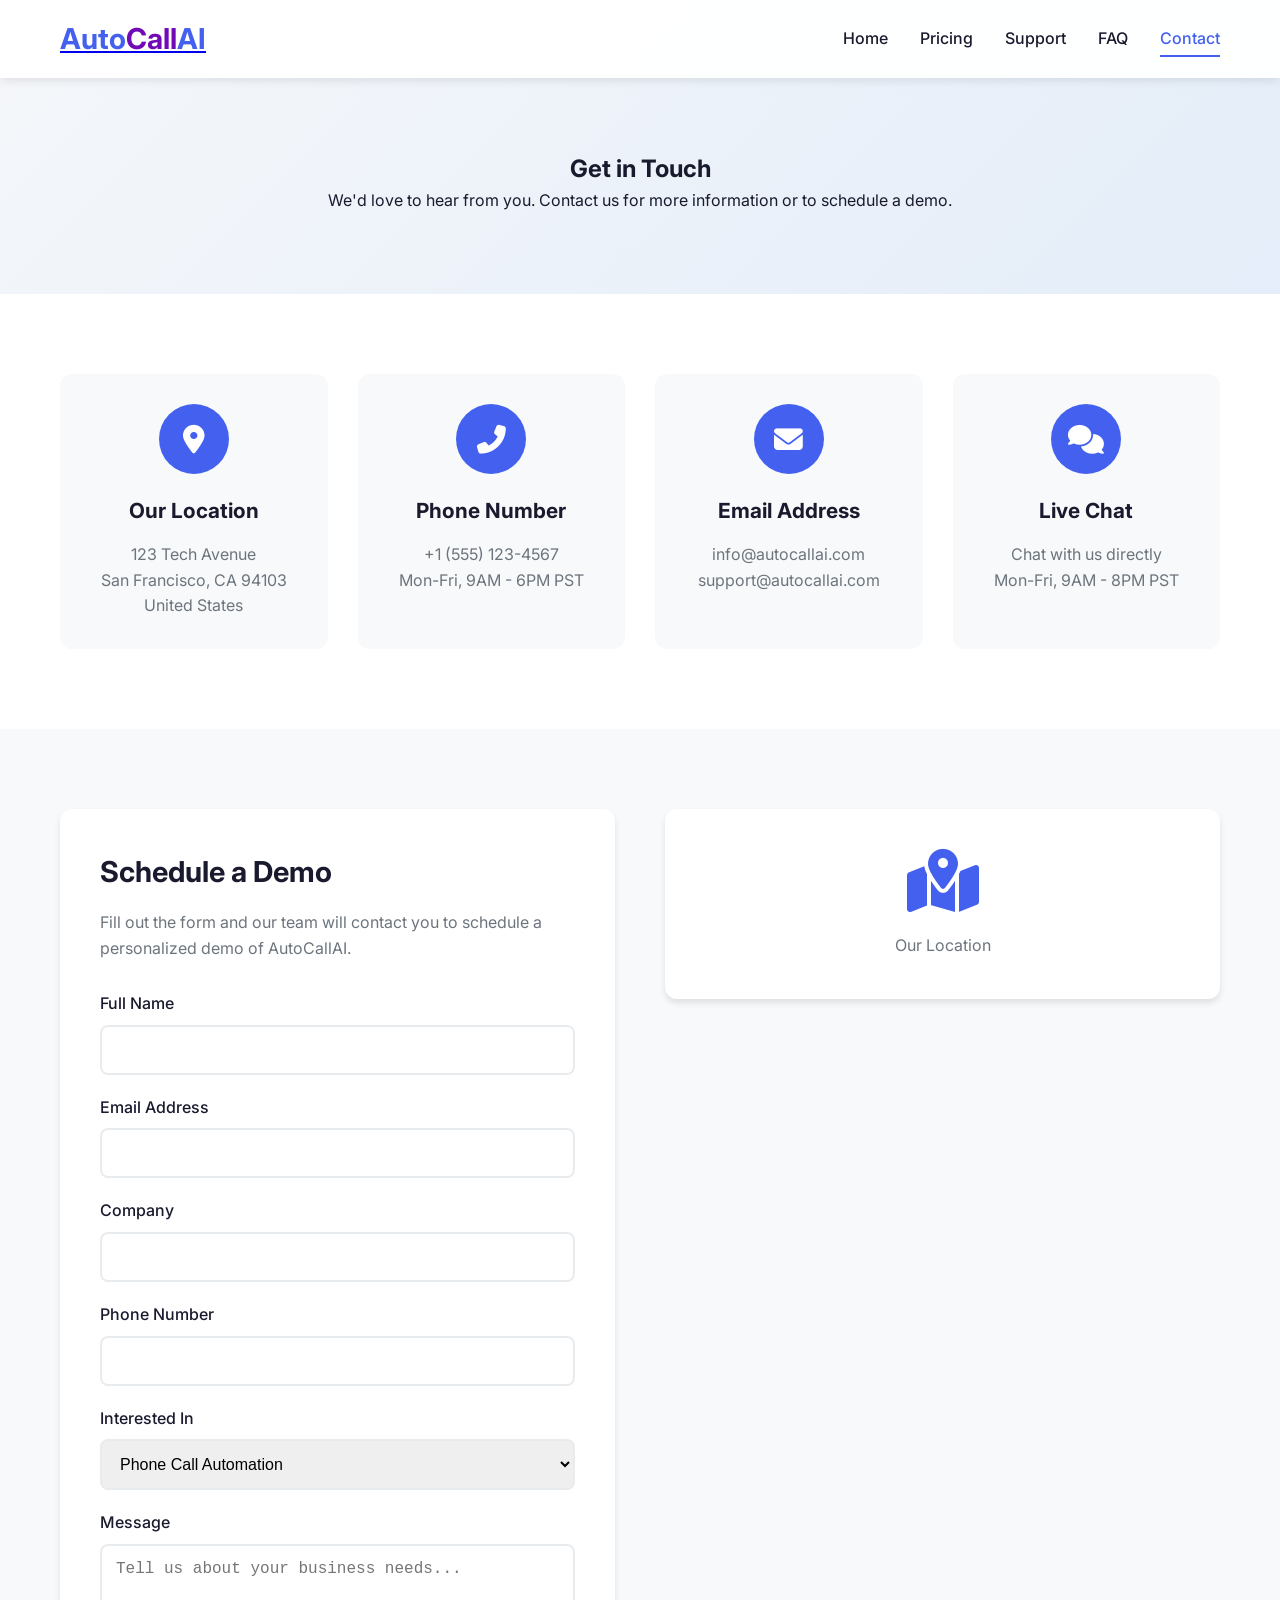
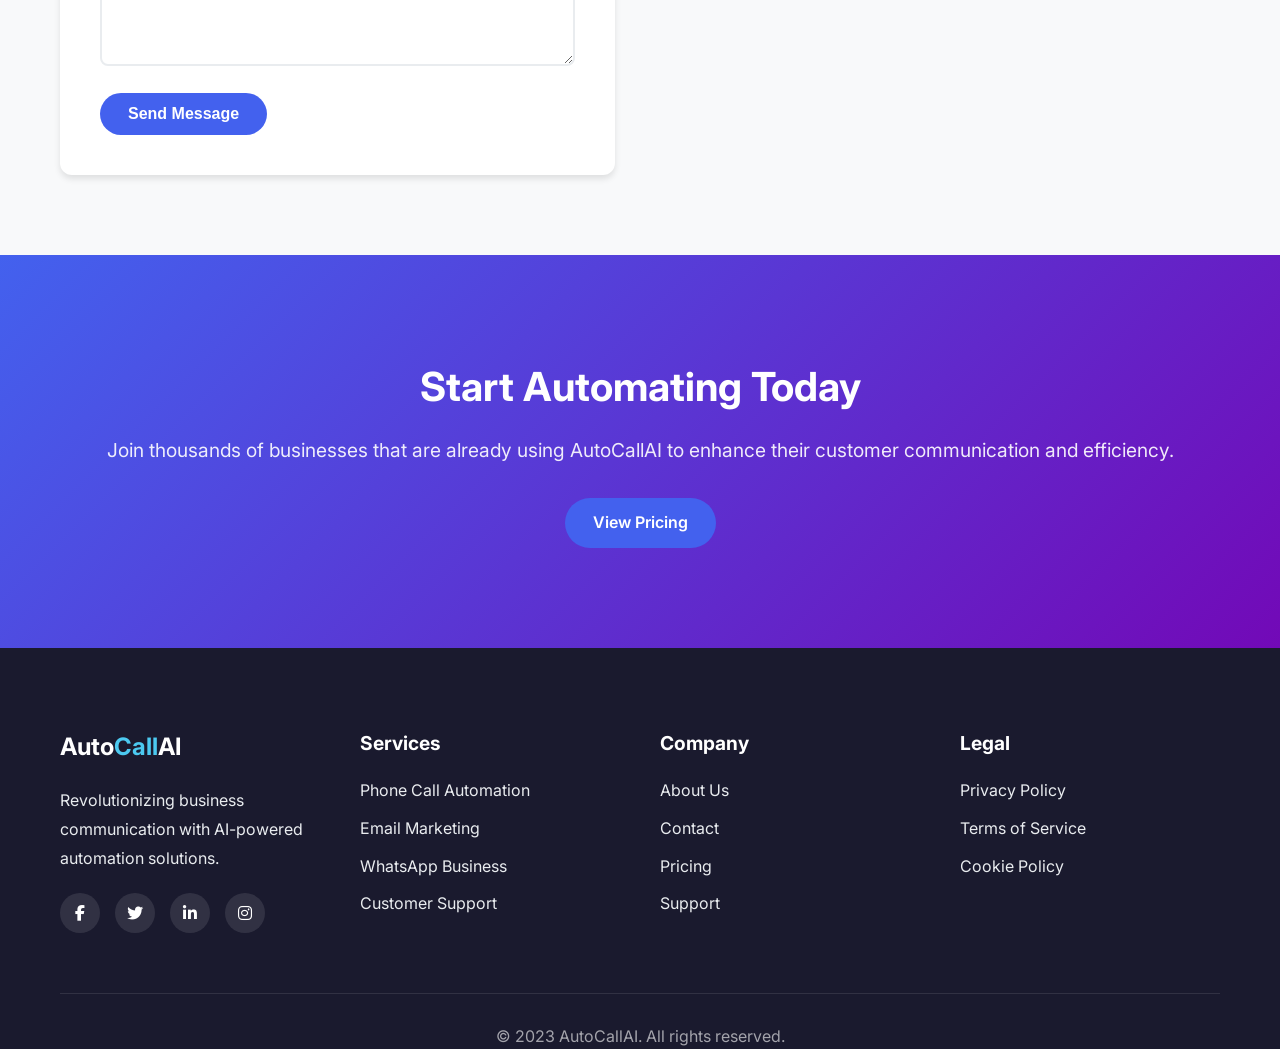
==== contact.html @ b70be9ff "Initial commit: AI automation service website" ====
<!DOCTYPE html>
<html lang="en">
<head>
    <meta charset="UTF-8">
    <meta name="viewport" content="width=device-width, initial-scale=1.0">
    <title>Contact - AutoCall AI</title>
    <link rel="stylesheet" href="css/style.css">
    <link rel="stylesheet" href="https://cdnjs.cloudflare.com/ajax/libs/font-awesome/6.4.0/css/all.min.css">
    <link href="https://fonts.googleapis.com/css2?family=Inter:wght@300;400;500;600;700&display=swap" rel="stylesheet">
</head>
<body>
    <header class="header">
        <nav class="navbar">
            <div class="nav-container">
                <div class="nav-logo">
                    <a href="index.html"><h2>Auto<span>Call</span>AI</h2></a>
                </div>
                <div class="nav-menu" id="nav-menu">
                    <a href="index.html" class="nav-link">Home</a>
                    <a href="pricing.html" class="nav-link">Pricing</a>
                    <a href="support.html" class="nav-link">Support</a>
                    <a href="faq.html" class="nav-link">FAQ</a>
                    <a href="contact.html" class="nav-link active">Contact</a>
                </div>
                <div class="nav-toggle" id="mobile-menu">
                    <span class="bar"></span>
                    <span class="bar"></span>
                    <span class="bar"></span>
                </div>
            </div>
        </nav>
    </header>

    <main>
        <section class="contact-hero">
            <div class="container">
                <h1 class="page-title">Get in Touch</h1>
                <p class="page-subtitle">We'd love to hear from you. Contact us for more information or to schedule a demo.</p>
            </div>
        </section>

        <section class="contact-info">
            <div class="container">
                <div class="contact-grid">
                    <div class="contact-card">
                        <div class="contact-icon">
                            <i class="fas fa-map-marker-alt"></i>
                        </div>
                        <h3>Our Location</h3>
                        <p>123 Tech Avenue<br>San Francisco, CA 94103<br>United States</p>
                    </div>
                    
                    <div class="contact-card">
                        <div class="contact-icon">
                            <i class="fas fa-phone-alt"></i>
                        </div>
                        <h3>Phone Number</h3>
                        <p>+1 (555) 123-4567<br>Mon-Fri, 9AM - 6PM PST</p>
                    </div>
                    
                    <div class="contact-card">
                        <div class="contact-icon">
                            <i class="fas fa-envelope"></i>
                        </div>
                        <h3>Email Address</h3>
                        <p>info@autocallai.com<br>support@autocallai.com</p>
                    </div>
                    
                    <div class="contact-card">
                        <div class="contact-icon">
                            <i class="fas fa-comments"></i>
                        </div>
                        <h3>Live Chat</h3>
                        <p>Chat with us directly<br>Mon-Fri, 9AM - 8PM PST</p>
                    </div>
                </div>
            </div>
        </section>

        <section class="contact-form-section">
            <div class="container">
                <div class="form-wrapper">
                    <div class="form-content">
                        <h2>Schedule a Demo</h2>
                        <p>Fill out the form and our team will contact you to schedule a personalized demo of AutoCallAI.</p>
                        
                        <form class="contact-form" id="contactForm">
                            <div class="form-group">
                                <label for="name">Full Name</label>
                                <input type="text" id="name" name="name" required>
                            </div>
                            
                            <div class="form-group">
                                <label for="email">Email Address</label>
                                <input type="email" id="email" name="email" required>
                            </div>
                            
                            <div class="form-group">
                                <label for="company">Company</label>
                                <input type="text" id="company" name="company">
                            </div>
                            
                            <div class="form-group">
                                <label for="phone">Phone Number</label>
                                <input type="tel" id="phone" name="phone">
                            </div>
                            
                            <div class="form-group">
                                <label for="interest">Interested In</label>
                                <select id="interest" name="interest">
                                    <option value="phone">Phone Call Automation</option>
                                    <option value="email">Email Automation</option>
                                    <option value="whatsapp">WhatsApp Integration</option>
                                    <option value="all">All Services</option>
                                    <option value="other">Other</option>
                                </select>
                            </div>
                            
                            <div class="form-group">
                                <label for="message">Message</label>
                                <textarea id="message" name="message" rows="5" placeholder="Tell us about your business needs..."></textarea>
                            </div>
                            
                            <button type="submit" class="btn btn-primary">Send Message</button>
                        </form>
                    </div>
                    
                    <div class="map-container">
                        <div class="map-placeholder">
                            <i class="fas fa-map-marked-alt"></i>
                            <p>Our Location</p>
                        </div>
                    </div>
                </div>
            </div>
        </section>

        <section class="contact-cta">
            <div class="container">
                <h2>Start Automating Today</h2>
                <p>Join thousands of businesses that are already using AutoCallAI to enhance their customer communication and efficiency.</p>
                <a href="pricing.html" class="btn btn-primary">View Pricing</a>
            </div>
        </section>
    </main>

    <footer class="footer">
        <div class="container">
            <div class="footer-grid">
                <div class="footer-col">
                    <h3>Auto<span>Call</span>AI</h3>
                    <p>Revolutionizing business communication with AI-powered automation solutions.</p>
                    <div class="social-links">
                        <a href="#"><i class="fab fa-facebook-f"></i></a>
                        <a href="#"><i class="fab fa-twitter"></i></a>
                        <a href="#"><i class="fab fa-linkedin-in"></i></a>
                        <a href="#"><i class="fab fa-instagram"></i></a>
                    </div>
                </div>
                
                <div class="footer-col">
                    <h4>Services</h4>
                    <ul>
                        <li><a href="#">Phone Call Automation</a></li>
                        <li><a href="#">Email Marketing</a></li>
                        <li><a href="#">WhatsApp Business</a></li>
                        <li><a href="#">Customer Support</a></li>
                    </ul>
                </div>
                
                <div class="footer-col">
                    <h4>Company</h4>
                    <ul>
                        <li><a href="about.html">About Us</a></li>
                        <li><a href="contact.html">Contact</a></li>
                        <li><a href="pricing.html">Pricing</a></li>
                        <li><a href="support.html">Support</a></li>
                    </ul>
                </div>
                
                <div class="footer-col">
                    <h4>Legal</h4>
                    <ul>
                        <li><a href="#">Privacy Policy</a></li>
                        <li><a href="#">Terms of Service</a></li>
                        <li><a href="#">Cookie Policy</a></li>
                    </ul>
                </div>
            </div>
            
            <div class="footer-bottom">
                <p>&copy; 2023 AutoCallAI. All rights reserved.</p>
            </div>
        </div>
    </footer>

    <script src="js/main.js"></script>
    <script src="js/contact.js"></script>
</body>
</html>
---- css/style.css ----
/* Reset and Base Styles */
* {
    margin: 0;
    padding: 0;
    box-sizing: border-box;
}

:root {
    --primary: #4361ee;
    --primary-dark: #3a56d4;
    --secondary: #7209b7;
    --accent: #4cc9f0;
    --dark: #1a1a2e;
    --light: #f8f9fa;
    --gray: #6c757d;
    --light-gray: #e9ecef;
    --success: #4cc9f0;
    --warning: #f72585;
    --danger: #e63946;
    --white: #ffffff;
    --black: #000000;
    --shadow: 0 4px 6px rgba(0, 0, 0, 0.1);
    --shadow-lg: 0 10px 15px rgba(0, 0, 0, 0.1);
    --shadow-xl: 0 20px 25px rgba(0, 0, 0, 0.15);
    --border-radius: 12px;
    --transition: all 0.3s ease;
    --font-family: 'Inter', sans-serif;
}

body {
    font-family: var(--font-family);
    line-height: 1.6;
    color: var(--dark);
    background-color: var(--white);
    overflow-x: hidden;
}

.container {
    width: 100%;
    max-width: 1200px;
    margin: 0 auto;
    padding: 0 20px;
}

/* Header Styles */
.header {
    position: fixed;
    top: 0;
    left: 0;
    width: 100%;
    background: rgba(255, 255, 255, 0.95);
    backdrop-filter: blur(10px);
    z-index: 1000;
    box-shadow: 0 2px 10px rgba(0, 0, 0, 0.1);
}

.navbar {
    padding: 1rem 0;
}

.nav-container {
    display: flex;
    justify-content: space-between;
    align-items: center;
    max-width: 1200px;
    margin: 0 auto;
    padding: 0 20px;
}

.nav-logo h2 {
    font-size: 1.8rem;
    font-weight: 700;
    color: var(--primary);
}

.nav-logo span {
    color: var(--secondary);
}

.nav-menu {
    display: flex;
    align-items: center;
    gap: 2rem;
}

.nav-link {
    text-decoration: none;
    color: var(--dark);
    font-weight: 500;
    transition: var(--transition);
    position: relative;
}

.nav-link:hover,
.nav-link.active {
    color: var(--primary);
}

.nav-link.active::after {
    content: '';
    position: absolute;
    bottom: -5px;
    left: 0;
    width: 100%;
    height: 2px;
    background: var(--primary);
}

.nav-toggle {
    display: none;
    flex-direction: column;
    cursor: pointer;
}

.bar {
    width: 25px;
    height: 3px;
    background: var(--dark);
    margin: 3px 0;
    transition: var(--transition);
}

/* Button Styles */
.btn {
    display: inline-block;
    padding: 12px 28px;
    border-radius: 50px;
    text-decoration: none;
    font-weight: 600;
    font-size: 1rem;
    text-align: center;
    cursor: pointer;
    transition: var(--transition);
    border: none;
    outline: none;
}

.btn-primary {
    background: var(--primary);
    color: var(--white);
}

.btn-primary:hover {
    background: var(--primary-dark);
    transform: translateY(-2px);
    box-shadow: var(--shadow-lg);
}

.btn-secondary {
    background: var(--secondary);
    color: var(--white);
}

.btn-secondary:hover {
    background: #5e0a9c;
    transform: translateY(-2px);
    box-shadow: var(--shadow-lg);
}

.btn-outline {
    background: transparent;
    color: var(--primary);
    border: 2px solid var(--primary);
}

.btn-outline:hover {
    background: var(--primary);
    color: var(--white);
    transform: translateY(-2px);
    box-shadow: var(--shadow-lg);
}

/* Hero Section */
.hero {
    min-height: 100vh;
    display: flex;
    align-items: center;
    padding: 100px 0 60px;
    background: linear-gradient(135deg, #f5f7fa 0%, #e4edf9 100%);
    position: relative;
    overflow: hidden;
}

.hero-container {
    display: flex;
    justify-content: space-between;
    align-items: center;
    max-width: 1200px;
    margin: 0 auto;
    padding: 0 20px;
    position: relative;
    z-index: 2;
}

.hero-content {
    flex: 1;
    max-width: 600px;
    animation: fadeInUp 1s ease;
}

.hero-title {
    font-size: 3.5rem;
    font-weight: 800;
    line-height: 1.2;
    margin-bottom: 1.5rem;
    color: var(--dark);
}

.hero-title span {
    color: var(--primary);
    position: relative;
}

.hero-subtitle {
    font-size: 1.2rem;
    color: var(--gray);
    margin-bottom: 2rem;
}

.hero-buttons {
    display: flex;
    gap: 1rem;
    margin-top: 2rem;
}

.hero-image {
    flex: 1;
    display: flex;
    justify-content: center;
    align-items: center;
    position: relative;
}

.hero-animation {
    position: relative;
    width: 400px;
    height: 400px;
    display: flex;
    justify-content: center;
    align-items: center;
}

.floating-element {
    position: absolute;
    border-radius: 50%;
    background: linear-gradient(135deg, var(--primary), var(--secondary));
    opacity: 0.7;
    animation: float 6s ease-in-out infinite;
}

.el-1 {
    width: 120px;
    height: 120px;
    top: 20px;
    left: 20px;
    animation-delay: 0s;
}

.el-2 {
    width: 80px;
    height: 80px;
    bottom: 30px;
    right: 40px;
    animation-delay: 1s;
}

.el-3 {
    width: 60px;
    height: 60px;
    top: 50%;
    right: 10px;
    animation-delay: 2s;
}

.main-visual {
    width: 180px;
    height: 180px;
    background: linear-gradient(135deg, var(--primary), var(--secondary));
    border-radius: 50%;
    display: flex;
    justify-content: center;
    align-items: center;
    color: white;
    font-size: 4rem;
    z-index: 10;
    box-shadow: 0 20px 40px rgba(67, 97, 238, 0.3);
    animation: pulse 2s infinite;
}

/* Features Section */
.features {
    padding: 100px 0;
    background: var(--white);
}

.section-title {
    font-size: 2.5rem;
    text-align: center;
    margin-bottom: 1rem;
    color: var(--dark);
}

.section-subtitle {
    font-size: 1.2rem;
    text-align: center;
    color: var(--gray);
    margin-bottom: 4rem;
}

.features-grid {
    display: grid;
    grid-template-columns: repeat(auto-fit, minmax(300px, 1fr));
    gap: 30px;
}

.feature-card {
    background: var(--white);
    padding: 30px;
    border-radius: var(--border-radius);
    box-shadow: var(--shadow);
    transition: var(--transition);
    text-align: center;
    position: relative;
    overflow: hidden;
}

.feature-card::before {
    content: '';
    position: absolute;
    top: 0;
    left: 0;
    width: 100%;
    height: 4px;
    background: linear-gradient(90deg, var(--primary), var(--secondary));
}

.feature-card:hover {
    transform: translateY(-10px);
    box-shadow: var(--shadow-xl);
}

.feature-icon {
    width: 80px;
    height: 80px;
    margin: 0 auto 20px;
    background: rgba(67, 97, 238, 0.1);
    border-radius: 50%;
    display: flex;
    justify-content: center;
    align-items: center;
    font-size: 2rem;
    color: var(--primary);
}

.feature-card h3 {
    font-size: 1.5rem;
    margin-bottom: 1rem;
    color: var(--dark);
}

.feature-card p {
    color: var(--gray);
}

/* Stats Section */
.stats {
    padding: 80px 0;
    background: linear-gradient(135deg, var(--primary) 0%, var(--secondary) 100%);
    color: var(--white);
}

.stats-grid {
    display: grid;
    grid-template-columns: repeat(auto-fit, minmax(200px, 1fr));
    gap: 30px;
    text-align: center;
}

.stat-item {
    padding: 20px;
}

.stat-number {
    font-size: 3rem;
    font-weight: 700;
    margin-bottom: 0.5rem;
}

.stat-item p {
    font-size: 1.1rem;
    opacity: 0.9;
}

/* Testimonials Section */
.testimonials {
    padding: 100px 0;
    background: var(--light);
}

.testimonials-grid {
    display: grid;
    grid-template-columns: repeat(auto-fit, minmax(300px, 1fr));
    gap: 30px;
}

.testimonial-card {
    background: var(--white);
    padding: 30px;
    border-radius: var(--border-radius);
    box-shadow: var(--shadow);
    position: relative;
}

.testimonial-card::before {
    content: '"';
    position: absolute;
    top: 20px;
    left: 20px;
    font-size: 4rem;
    color: rgba(67, 97, 238, 0.1);
    font-family: Georgia, serif;
    line-height: 1;
}

.testimonial-content {
    margin-top: 20px;
    margin-bottom: 20px;
}

.testimonial-content p {
    font-style: italic;
    color: var(--dark);
    line-height: 1.8;
}

.testimonial-author {
    display: flex;
    align-items: center;
}

.testimonial-author h4 {
    margin: 0;
    font-size: 1.1rem;
    color: var(--dark);
}

.testimonial-author span {
    font-size: 0.9rem;
    color: var(--gray);
    margin-left: 10px;
}

/* Pricing Styles */
.pricing-hero {
    padding: 150px 0 50px;
    text-align: center;
    background: linear-gradient(135deg, #f5f7fa 0%, #e4edf9 100%);
}

.pricing-plans {
    padding: 50px 0 100px;
    background: var(--white);
}

.pricing-toggle {
    display: flex;
    justify-content: center;
    align-items: center;
    gap: 15px;
    margin-bottom: 50px;
}

.switch {
    position: relative;
    display: inline-block;
    width: 60px;
    height: 34px;
}

.switch input {
    opacity: 0;
    width: 0;
    height: 0;
}

.slider {
    position: absolute;
    cursor: pointer;
    top: 0;
    left: 0;
    right: 0;
    bottom: 0;
    background-color: var(--light-gray);
    transition: .4s;
    border-radius: 34px;
}

.slider:before {
    position: absolute;
    content: "";
    height: 26px;
    width: 26px;
    left: 4px;
    bottom: 4px;
    background-color: white;
    transition: .4s;
    border-radius: 50%;
}

input:checked + .slider {
    background-color: var(--primary);
}

input:checked + .slider:before {
    transform: translateX(26px);
}

.discount-badge {
    background: var(--warning);
    color: var(--white);
    padding: 3px 8px;
    border-radius: 20px;
    font-size: 0.8rem;
    margin-left: 5px;
}

.pricing-grid {
    display: grid;
    grid-template-columns: repeat(auto-fit, minmax(300px, 1fr));
    gap: 30px;
}

.pricing-card {
    background: var(--white);
    border-radius: var(--border-radius);
    box-shadow: var(--shadow);
    overflow: hidden;
    position: relative;
    transition: var(--transition);
}

.pricing-card:hover {
    transform: translateY(-10px);
    box-shadow: var(--shadow-xl);
}

.pricing-card.popular {
    border: 2px solid var(--primary);
    transform: scale(1.05);
}

.pricing-card.popular:hover {
    transform: scale(1.05) translateY(-10px);
}

.popular-tag {
    position: absolute;
    top: 20px;
    right: -30px;
    background: var(--warning);
    color: var(--white);
    padding: 5px 30px;
    transform: rotate(45deg);
    font-size: 0.8rem;
    font-weight: 600;
}

.pricing-header {
    padding: 40px 30px 20px;
    text-align: center;
    background: rgba(67, 97, 238, 0.03);
}

.pricing-header h3 {
    font-size: 1.5rem;
    margin-bottom: 15px;
    color: var(--dark);
}

.price {
    margin-bottom: 20px;
}

.currency {
    font-size: 1.5rem;
    vertical-align: super;
}

.amount {
    font-size: 3rem;
    font-weight: 700;
    color: var(--primary);
}

.period {
    font-size: 1rem;
    color: var(--gray);
}

.pricing-header p {
    color: var(--gray);
}

.pricing-body {
    padding: 30px;
    text-align: center;
}

.features-list {
    list-style: none;
    margin-bottom: 30px;
}

.features-list li {
    padding: 10px 0;
    display: flex;
    align-items: center;
    justify-content: flex-start;
    gap: 10px;
}

.features-list li i {
    color: var(--success);
}

.features-list li i.fa-times {
    color: var(--danger);
}

/* Pricing Comparison */
.pricing-comparison {
    padding: 100px 0;
    background: var(--white);
}

.comparison-table {
    overflow-x: auto;
}

.comparison-table table {
    width: 100%;
    border-collapse: collapse;
    margin-top: 20px;
}

.comparison-table th,
.comparison-table td {
    padding: 15px;
    text-align: center;
    border-bottom: 1px solid var(--light-gray);
}

.comparison-table th {
    background: rgba(67, 97, 238, 0.1);
    font-weight: 600;
}

.comparison-table tr:nth-child(even) {
    background: rgba(67, 97, 238, 0.02);
}

.comparison-table i {
    margin: 0;
}

/* Support Page Styles */
.support-hero {
    padding: 150px 0 80px;
    text-align: center;
    background: linear-gradient(135deg, #f5f7fa 0%, #e4edf9 100%);
}

.support-options {
    padding: 80px 0;
    background: var(--white);
}

.support-grid {
    display: grid;
    grid-template-columns: repeat(auto-fit, minmax(300px, 1fr));
    gap: 30px;
}

.support-card {
    background: var(--white);
    padding: 40px 30px;
    border-radius: var(--border-radius);
    box-shadow: var(--shadow);
    text-align: center;
    transition: var(--transition);
}

.support-card:hover {
    transform: translateY(-10px);
    box-shadow: var(--shadow-xl);
}

.support-icon {
    width: 80px;
    height: 80px;
    margin: 0 auto 20px;
    background: rgba(67, 97, 238, 0.1);
    border-radius: 50%;
    display: flex;
    justify-content: center;
    align-items: center;
    font-size: 2rem;
    color: var(--primary);
}

.support-card h3 {
    font-size: 1.5rem;
    margin-bottom: 15px;
    color: var(--dark);
}

.support-card p {
    color: var(--gray);
    margin-bottom: 25px;
}

.support-features {
    padding: 100px 0;
    background: var(--light);
}

.features-list {
    margin-top: 50px;
}

.feature-item {
    display: flex;
    align-items: flex-start;
    margin-bottom: 40px;
    gap: 20px;
}

.feature-icon {
    width: 60px;
    height: 60px;
    background: rgba(67, 97, 238, 0.1);
    border-radius: 50%;
    display: flex;
    justify-content: center;
    align-items: center;
    font-size: 1.5rem;
    color: var(--primary);
    flex-shrink: 0;
}

.feature-content h3 {
    font-size: 1.3rem;
    margin-bottom: 10px;
    color: var(--dark);
}

.feature-content p {
    color: var(--gray);
}

.support-process {
    padding: 100px 0;
    background: var(--white);
}

.process-grid {
    display: grid;
    grid-template-columns: repeat(auto-fit, minmax(250px, 1fr));
    gap: 30px;
    margin-top: 50px;
}

.process-step {
    text-align: center;
    padding: 30px;
    border-radius: var(--border-radius);
    background: rgba(67, 97, 238, 0.03);
    transition: var(--transition);
}

.process-step:hover {
    transform: translateY(-5px);
    box-shadow: var(--shadow);
}

.step-number {
    width: 50px;
    height: 50px;
    margin: 0 auto 20px;
    background: var(--primary);
    color: var(--white);
    border-radius: 50%;
    display: flex;
    justify-content: center;
    align-items: center;
    font-size: 1.5rem;
    font-weight: 700;
}

.process-step h3 {
    font-size: 1.3rem;
    margin-bottom: 15px;
    color: var(--dark);
}

.process-step p {
    color: var(--gray);
}

/* FAQ Page Styles */
.faq-hero {
    padding: 150px 0 60px;
    text-align: center;
    background: linear-gradient(135deg, #f5f7fa 0%, #e4edf9 100%);
}

.search-container {
    position: relative;
    max-width: 600px;
    margin: 40px auto 0;
}

.search-container input {
    width: 100%;
    padding: 15px 20px 15px 50px;
    border-radius: 50px;
    border: 2px solid var(--light-gray);
    font-size: 1rem;
    outline: none;
    transition: var(--transition);
}

.search-container input:focus {
    border-color: var(--primary);
    box-shadow: 0 0 0 3px rgba(67, 97, 238, 0.2);
}

.search-container i {
    position: absolute;
    left: 20px;
    top: 50%;
    transform: translateY(-50%);
    color: var(--gray);
}

.faq-section {
    padding: 80px 0;
    background: var(--white);
}

.faq-categories {
    display: flex;
    justify-content: center;
    flex-wrap: wrap;
    gap: 10px;
    margin-bottom: 40px;
}

.category-btn {
    padding: 10px 20px;
    border: 2px solid var(--light-gray);
    background: var(--white);
    border-radius: 50px;
    cursor: pointer;
    transition: var(--transition);
    font-weight: 500;
}

.category-btn.active,
.category-btn:hover {
    background: var(--primary);
    color: var(--white);
    border-color: var(--primary);
}

.faq-accordion {
    max-width: 800px;
    margin: 0 auto;
}

.faq-item {
    margin-bottom: 15px;
    border-radius: var(--border-radius);
    overflow: hidden;
    box-shadow: var(--shadow);
}

.faq-question {
    width: 100%;
    padding: 20px;
    background: var(--white);
    border: none;
    text-align: left;
    font-size: 1.1rem;
    font-weight: 600;
    color: var(--dark);
    cursor: pointer;
    display: flex;
    justify-content: space-between;
    align-items: center;
    transition: var(--transition);
}

.faq-question:hover {
    background: var(--light);
}

.faq-question i {
    transition: var(--transition);
}

.faq-item.active .faq-question i {
    transform: rotate(180deg);
}

.faq-answer {
    padding: 0 20px;
    max-height: 0;
    overflow: hidden;
    transition: max-height 0.3s ease, padding 0.3s ease;
    background: var(--white);
}

.faq-item.active .faq-answer {
    padding: 20px;
    max-height: 500px;
}

.need-more-help {
    padding: 80px 0;
    background: linear-gradient(135deg, var(--primary) 0%, var(--secondary) 100%);
    color: var(--white);
    text-align: center;
}

.need-more-help h2 {
    font-size: 2rem;
    margin-bottom: 1rem;
}

.need-more-help p {
    font-size: 1.1rem;
    margin-bottom: 2rem;
    opacity: 0.9;
}

/* Contact Page Styles */
.contact-hero {
    padding: 150px 0 80px;
    text-align: center;
    background: linear-gradient(135deg, #f5f7fa 0%, #e4edf9 100%);
}

.contact-info {
    padding: 80px 0;
    background: var(--white);
}

.contact-grid {
    display: grid;
    grid-template-columns: repeat(auto-fit, minmax(250px, 1fr));
    gap: 30px;
}

.contact-card {
    background: var(--light);
    padding: 30px;
    border-radius: var(--border-radius);
    text-align: center;
    transition: var(--transition);
}

.contact-card:hover {
    transform: translateY(-10px);
    box-shadow: var(--shadow-lg);
}

.contact-icon {
    width: 70px;
    height: 70px;
    margin: 0 auto 20px;
    background: var(--primary);
    border-radius: 50%;
    display: flex;
    justify-content: center;
    align-items: center;
    font-size: 1.8rem;
    color: var(--white);
}

.contact-card h3 {
    font-size: 1.3rem;
    margin-bottom: 15px;
    color: var(--dark);
}

.contact-card p {
    color: var(--gray);
}

.contact-form-section {
    padding: 80px 0;
    background: var(--light);
}

.form-wrapper {
    display: grid;
    grid-template-columns: 1fr 1fr;
    gap: 50px;
    align-items: start;
}

.form-content {
    background: var(--white);
    padding: 40px;
    border-radius: var(--border-radius);
    box-shadow: var(--shadow);
}

.form-content h2 {
    font-size: 1.8rem;
    margin-bottom: 15px;
    color: var(--dark);
}

.form-content p {
    color: var(--gray);
    margin-bottom: 30px;
}

.form-group {
    margin-bottom: 20px;
}

.form-group label {
    display: block;
    margin-bottom: 8px;
    font-weight: 500;
    color: var(--dark);
}

.form-group input,
.form-group select,
.form-group textarea {
    width: 100%;
    padding: 14px;
    border: 2px solid var(--light-gray);
    border-radius: 8px;
    font-size: 1rem;
    transition: var(--transition);
    outline: none;
}

.form-group input:focus,
.form-group select:focus,
.form-group textarea:focus {
    border-color: var(--primary);
    box-shadow: 0 0 0 3px rgba(67, 97, 238, 0.2);
}

.map-container {
    background: var(--white);
    border-radius: var(--border-radius);
    box-shadow: var(--shadow);
    height: fit-content;
    align-self: stretch;
}

.map-placeholder {
    height: 100%;
    display: flex;
    flex-direction: column;
    justify-content: center;
    align-items: center;
    padding: 40px;
    text-align: center;
    color: var(--gray);
}

.map-placeholder i {
    font-size: 4rem;
    margin-bottom: 20px;
    color: var(--primary);
}

.contact-cta {
    padding: 100px 0;
    text-align: center;
    background: linear-gradient(135deg, var(--primary) 0%, var(--secondary) 100%);
    color: var(--white);
}

.contact-cta h2 {
    font-size: 2.5rem;
    margin-bottom: 1rem;
}

.contact-cta p {
    font-size: 1.2rem;
    margin-bottom: 2rem;
    opacity: 0.9;
}

/* Footer Styles */
.footer {
    background: var(--dark);
    color: var(--light-gray);
    padding-top: 80px;
}

.footer-grid {
    display: grid;
    grid-template-columns: repeat(auto-fit, minmax(200px, 1fr));
    gap: 40px;
    margin-bottom: 60px;
}

.footer-col h3 {
    font-size: 1.5rem;
    margin-bottom: 20px;
    color: var(--white);
}

.footer-col h3 span {
    color: var(--accent);
}

.footer-col p {
    margin-bottom: 20px;
    line-height: 1.8;
}

.social-links {
    display: flex;
    gap: 15px;
}

.social-links a {
    display: flex;
    justify-content: center;
    align-items: center;
    width: 40px;
    height: 40px;
    background: rgba(255, 255, 255, 0.1);
    border-radius: 50%;
    color: var(--white);
    transition: var(--transition);
    text-decoration: none;
}

.social-links a:hover {
    background: var(--primary);
    transform: translateY(-3px);
}

.footer-col h4 {
    font-size: 1.2rem;
    margin-bottom: 20px;
    color: var(--white);
}

.footer-col ul {
    list-style: none;
}

.footer-col ul li {
    margin-bottom: 12px;
}

.footer-col ul li a {
    color: var(--light-gray);
    text-decoration: none;
    transition: var(--transition);
}

.footer-col ul li a:hover {
    color: var(--accent);
    padding-left: 5px;
}

.footer-bottom {
    padding-top: 30px;
    border-top: 1px solid rgba(255, 255, 255, 0.1);
    text-align: center;
    color: rgba(255, 255, 255, 0.6);
}

/* Animations */
@keyframes float {
    0% {
        transform: translateY(0px);
    }
    50% {
        transform: translateY(-20px);
    }
    100% {
        transform: translateY(0px);
    }
}

@keyframes pulse {
    0% {
        transform: scale(1);
        box-shadow: 0 0 0 0 rgba(67, 97, 238, 0.7);
    }
    70% {
        transform: scale(1.05);
        box-shadow: 0 0 0 20px rgba(67, 97, 238, 0);
    }
    100% {
        transform: scale(1);
        box-shadow: 0 0 0 0 rgba(67, 97, 238, 0);
    }
}

@keyframes fadeInUp {
    from {
        opacity: 0;
        transform: translateY(30px);
    }
    to {
        opacity: 1;
        transform: translateY(0);
    }
}

/* Responsive Design */
@media (max-width: 992px) {
    .hero-container {
        flex-direction: column;
        text-align: center;
    }
    
    .hero-content {
        margin-bottom: 60px;
    }
    
    .hero-title {
        font-size: 2.8rem;
    }
    
    .hero-buttons {
        justify-content: center;
    }
    
    .form-wrapper {
        grid-template-columns: 1fr;
    }
}

@media (max-width: 768px) {
    .nav-menu {
        position: fixed;
        left: -100%;
        top: 70px;
        flex-direction: column;
        background-color: var(--white);
        width: 100%;
        text-align: center;
        transition: 0.3s;
        box-shadow: 0 10px 27px rgba(0, 0, 0, 0.05);
        padding: 20px 0;
    }
    
    .nav-menu.active {
        left: 0;
    }
    
    .nav-toggle {
        display: flex;
    }
    
    .hero-title {
        font-size: 2.3rem;
    }
    
    .section-title {
        font-size: 2rem;
    }
    
    .hero-animation {
        width: 300px;
        height: 300px;
    }
    
    .main-visual {
        width: 140px;
        height: 140px;
        font-size: 3rem;
    }
}

@media (max-width: 576px) {
    .hero-title {
        font-size: 2rem;
    }
    
    .hero-buttons {
        flex-direction: column;
        align-items: center;
    }
    
    .btn {
        width: 100%;
        margin-bottom: 10px;
    }
    
    .pricing-grid {
        grid-template-columns: 1fr;
    }
    
    .pricing-card.popular {
        transform: scale(1);
    }
    
    .pricing-card.popular:hover {
        transform: translateY(-10px);
    }
}
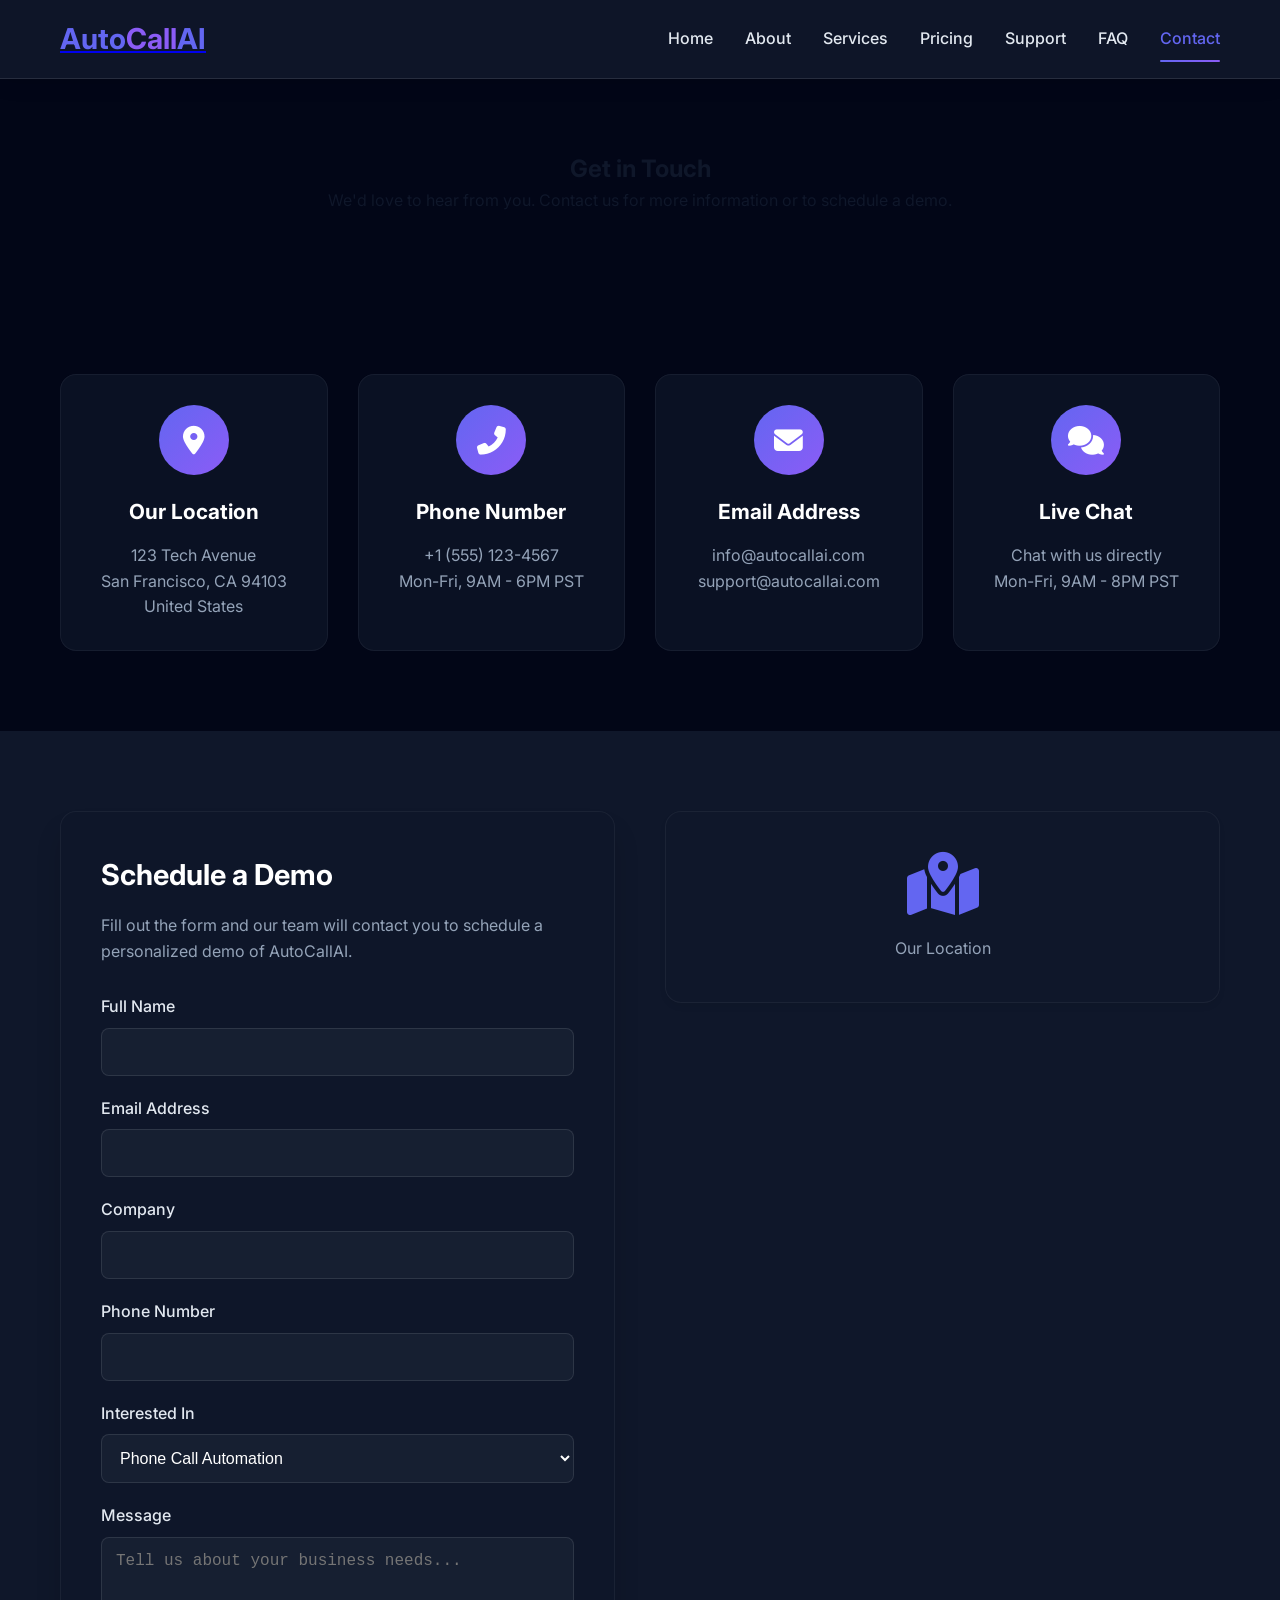
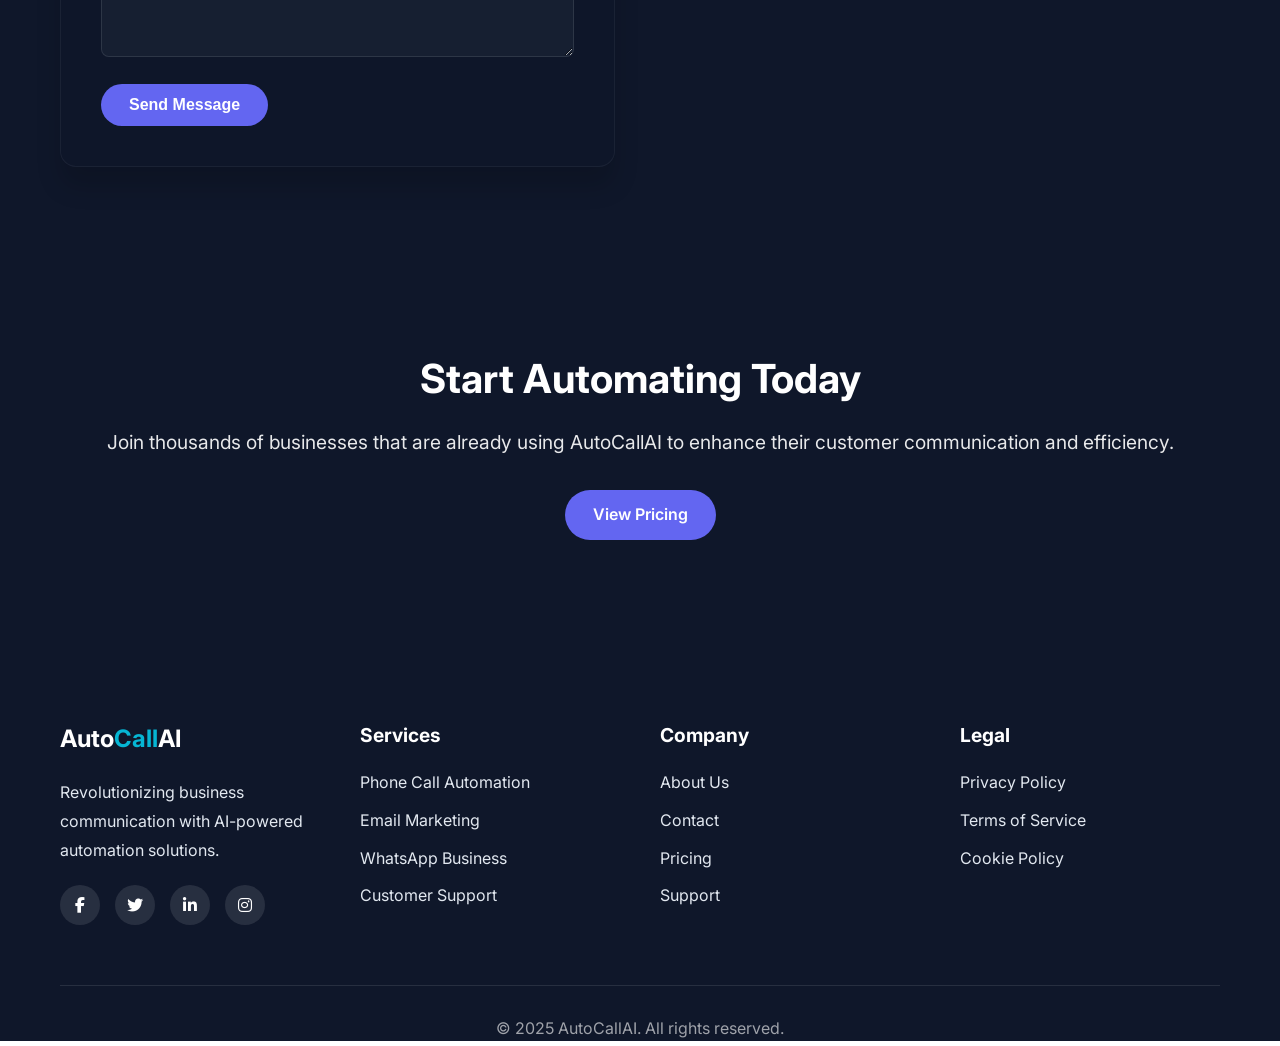
==== commit be518eb2: "Enhance website with new pages, tech-savvy design, and animations" ====
--- a/contact.html
+++ b/contact.html
@@ -17,6 +17,8 @@
                 </div>
                 <div class="nav-menu" id="nav-menu">
                     <a href="index.html" class="nav-link">Home</a>
+                    <a href="about.html" class="nav-link">About</a>
+                    <a href="services.html" class="nav-link">Services</a>
                     <a href="pricing.html" class="nav-link">Pricing</a>
                     <a href="support.html" class="nav-link">Support</a>
                     <a href="faq.html" class="nav-link">FAQ</a>
@@ -181,15 +183,15 @@
                 <div class="footer-col">
                     <h4>Legal</h4>
                     <ul>
-                        <li><a href="#">Privacy Policy</a></li>
-                        <li><a href="#">Terms of Service</a></li>
-                        <li><a href="#">Cookie Policy</a></li>
+                        <li><a href="privacy.html">Privacy Policy</a></li>
+                        <li><a href="terms.html">Terms of Service</a></li>
+                        <li><a href="cookies.html">Cookie Policy</a></li>
                     </ul>
                 </div>
             </div>
-            
+
             <div class="footer-bottom">
-                <p>&copy; 2023 AutoCallAI. All rights reserved.</p>
+                <p>&copy; 2025 AutoCallAI. All rights reserved.</p>
             </div>
         </div>
     </footer>
--- a/css/style.css
+++ b/css/style.css
@@ -6,23 +6,30 @@
 }
 
 :root {
-    --primary: #4361ee;
-    --primary-dark: #3a56d4;
-    --secondary: #7209b7;
-    --accent: #4cc9f0;
-    --dark: #1a1a2e;
-    --light: #f8f9fa;
-    --gray: #6c757d;
-    --light-gray: #e9ecef;
-    --success: #4cc9f0;
-    --warning: #f72585;
-    --danger: #e63946;
+    --primary: #6366f1;
+    --primary-dark: #4f46e5;
+    --secondary: #8b5cf6;
+    --accent: #06b6d4;
+    --dark: #0f172a;
+    --darker: #020617;
+    --light: #f8fafc;
+    --gray: #94a3b8;
+    --light-gray: #e2e8f0;
+    --success: #10b981;
+    --warning: #f59e0b;
+    --danger: #ef4444;
     --white: #ffffff;
     --black: #000000;
-    --shadow: 0 4px 6px rgba(0, 0, 0, 0.1);
+    --neon-blue: #00f0ff;
+    --neon-purple: #b368f8;
+    --neon-pink: #ff00c8;
+    --gradient-primary: linear-gradient(135deg, var(--primary), var(--secondary));
+    --gradient-accent: linear-gradient(135deg, var(--accent), var(--neon-purple));
+    --shadow: 0 4px 6px rgba(0, 0, 0, 0.05);
     --shadow-lg: 0 10px 15px rgba(0, 0, 0, 0.1);
     --shadow-xl: 0 20px 25px rgba(0, 0, 0, 0.15);
-    --border-radius: 12px;
+    --shadow-neon: 0 0 15px rgba(99, 102, 241, 0.5);
+    --border-radius: 16px;
     --transition: all 0.3s ease;
     --font-family: 'Inter', sans-serif;
 }
@@ -48,10 +55,11 @@
     top: 0;
     left: 0;
     width: 100%;
-    background: rgba(255, 255, 255, 0.95);
-    backdrop-filter: blur(10px);
+    background: rgba(15, 23, 42, 0.95);
+    backdrop-filter: blur(16px);
     z-index: 1000;
-    box-shadow: 0 2px 10px rgba(0, 0, 0, 0.1);
+    box-shadow: 0 4px 20px rgba(0, 0, 0, 0.1);
+    border-bottom: 1px solid rgba(255, 255, 255, 0.1);
 }
 
 .navbar {
@@ -85,10 +93,11 @@
 
 .nav-link {
     text-decoration: none;
-    color: var(--dark);
+    color: var(--light-gray);
     font-weight: 500;
     transition: var(--transition);
     position: relative;
+    padding: 5px 0;
 }
 
 .nav-link:hover,
@@ -103,7 +112,24 @@
     left: 0;
     width: 100%;
     height: 2px;
-    background: var(--primary);
+    background: var(--gradient-primary);
+    border-radius: 2px;
+}
+
+.nav-link::before {
+    content: '';
+    position: absolute;
+    bottom: -5px;
+    left: 0;
+    width: 0;
+    height: 2px;
+    background: var(--gradient-accent);
+    border-radius: 2px;
+    transition: width 0.3s ease;
+}
+
+.nav-link:hover::before {
+    width: 100%;
 }
 
 .nav-toggle {
@@ -176,7 +202,7 @@
     display: flex;
     align-items: center;
     padding: 100px 0 60px;
-    background: linear-gradient(135deg, #f5f7fa 0%, #e4edf9 100%);
+    background: var(--darker);
     position: relative;
     overflow: hidden;
 }
@@ -190,6 +216,31 @@
     padding: 0 20px;
     position: relative;
     z-index: 2;
+}
+
+.hero::before {
+    content: '';
+    position: absolute;
+    top: 0;
+    left: 0;
+    width: 100%;
+    height: 100%;
+    background: radial-gradient(circle at top right, rgba(99, 102, 241, 0.1) 0%, transparent 40%),
+                radial-gradient(circle at bottom left, rgba(139, 92, 246, 0.1) 0%, transparent 40%);
+    z-index: 1;
+}
+
+.hero::after {
+    content: '';
+    position: absolute;
+    top: 0;
+    left: 0;
+    width: 100%;
+    height: 100%;
+    background:
+        linear-gradient(0deg, transparent 70%, rgba(99, 102, 241, 0.05) 100%),
+        linear-gradient(90deg, transparent 70%, rgba(139, 92, 246, 0.05) 100%);
+    z-index: 1;
 }
 
 .hero-content {
@@ -203,11 +254,14 @@
     font-weight: 800;
     line-height: 1.2;
     margin-bottom: 1.5rem;
-    color: var(--dark);
+    color: var(--white);
+    background: var(--gradient-primary);
+    -webkit-background-clip: text;
+    -webkit-text-fill-color: transparent;
+    background-clip: text;
 }
 
 .hero-title span {
-    color: var(--primary);
     position: relative;
 }
 
@@ -215,6 +269,7 @@
     font-size: 1.2rem;
     color: var(--gray);
     margin-bottom: 2rem;
+    line-height: 1.6;
 }
 
 .hero-buttons {
@@ -290,14 +345,32 @@
 /* Features Section */
 .features {
     padding: 100px 0;
-    background: var(--white);
+    background: var(--darker);
 }
 
 .section-title {
     font-size: 2.5rem;
     text-align: center;
     margin-bottom: 1rem;
-    color: var(--dark);
+    color: var(--white);
+    background: var(--gradient-primary);
+    -webkit-background-clip: text;
+    -webkit-text-fill-color: transparent;
+    background-clip: text;
+    position: relative;
+    display: inline-block;
+}
+
+.section-title::after {
+    content: '';
+    position: absolute;
+    bottom: -10px;
+    left: 50%;
+    transform: translateX(-50%);
+    width: 80px;
+    height: 4px;
+    background: var(--gradient-accent);
+    border-radius: 2px;
 }
 
 .section-subtitle {
@@ -314,14 +387,16 @@
 }
 
 .feature-card {
-    background: var(--white);
+    background: rgba(15, 23, 42, 0.7);
     padding: 30px;
     border-radius: var(--border-radius);
-    box-shadow: var(--shadow);
+    box-shadow: var(--shadow-xl);
     transition: var(--transition);
     text-align: center;
     position: relative;
     overflow: hidden;
+    border: 1px solid rgba(255, 255, 255, 0.05);
+    backdrop-filter: blur(10px);
 }
 
 .feature-card::before {
@@ -331,31 +406,50 @@
     left: 0;
     width: 100%;
     height: 4px;
-    background: linear-gradient(90deg, var(--primary), var(--secondary));
+    background: var(--gradient-primary);
 }
 
 .feature-card:hover {
     transform: translateY(-10px);
-    box-shadow: var(--shadow-xl);
+    box-shadow: 0 20px 30px rgba(0, 0, 0, 0.2);
+    border: 1px solid rgba(99, 102, 241, 0.3);
 }
 
 .feature-icon {
     width: 80px;
     height: 80px;
     margin: 0 auto 20px;
-    background: rgba(67, 97, 238, 0.1);
+    background: rgba(99, 102, 241, 0.1);
     border-radius: 50%;
     display: flex;
     justify-content: center;
     align-items: center;
     font-size: 2rem;
     color: var(--primary);
+    position: relative;
+    overflow: hidden;
+}
+
+.feature-icon::before {
+    content: '';
+    position: absolute;
+    top: -50%;
+    left: -50%;
+    width: 200%;
+    height: 200%;
+    background: radial-gradient(circle, rgba(99, 102, 241, 0.2) 0%, transparent 70%);
+    transform: rotate(30deg);
+}
+
+.feature-icon i {
+    position: relative;
+    z-index: 1;
 }
 
 .feature-card h3 {
     font-size: 1.5rem;
     margin-bottom: 1rem;
-    color: var(--dark);
+    color: var(--white);
 }
 
 .feature-card p {
@@ -365,8 +459,7 @@
 /* Stats Section */
 .stats {
     padding: 80px 0;
-    background: linear-gradient(135deg, var(--primary) 0%, var(--secondary) 100%);
-    color: var(--white);
+    background: var(--dark);
 }
 
 .stats-grid {
@@ -394,7 +487,7 @@
 /* Testimonials Section */
 .testimonials {
     padding: 100px 0;
-    background: var(--light);
+    background: var(--darker);
 }
 
 .testimonials-grid {
@@ -404,11 +497,13 @@
 }
 
 .testimonial-card {
-    background: var(--white);
+    background: rgba(15, 23, 42, 0.7);
     padding: 30px;
     border-radius: var(--border-radius);
-    box-shadow: var(--shadow);
-    position: relative;
+    box-shadow: var(--shadow-xl);
+    position: relative;
+    border: 1px solid rgba(255, 255, 255, 0.05);
+    backdrop-filter: blur(10px);
 }
 
 .testimonial-card::before {
@@ -417,7 +512,7 @@
     top: 20px;
     left: 20px;
     font-size: 4rem;
-    color: rgba(67, 97, 238, 0.1);
+    color: rgba(99, 102, 241, 0.1);
     font-family: Georgia, serif;
     line-height: 1;
 }
@@ -429,7 +524,7 @@
 
 .testimonial-content p {
     font-style: italic;
-    color: var(--dark);
+    color: var(--light-gray);
     line-height: 1.8;
 }
 
@@ -441,7 +536,7 @@
 .testimonial-author h4 {
     margin: 0;
     font-size: 1.1rem;
-    color: var(--dark);
+    color: var(--white);
 }
 
 .testimonial-author span {
@@ -454,12 +549,12 @@
 .pricing-hero {
     padding: 150px 0 50px;
     text-align: center;
-    background: linear-gradient(135deg, #f5f7fa 0%, #e4edf9 100%);
+    background: var(--darker);
 }
 
 .pricing-plans {
     padding: 50px 0 100px;
-    background: var(--white);
+    background: var(--darker);
 }
 
 .pricing-toggle {
@@ -531,50 +626,55 @@
 }
 
 .pricing-card {
-    background: var(--white);
+    background: rgba(15, 23, 42, 0.7);
     border-radius: var(--border-radius);
-    box-shadow: var(--shadow);
+    box-shadow: var(--shadow-xl);
     overflow: hidden;
     position: relative;
     transition: var(--transition);
+    border: 1px solid rgba(255, 255, 255, 0.05);
+    backdrop-filter: blur(10px);
 }
 
 .pricing-card:hover {
     transform: translateY(-10px);
-    box-shadow: var(--shadow-xl);
+    box-shadow: 0 20px 30px rgba(0, 0, 0, 0.2);
 }
 
 .pricing-card.popular {
-    border: 2px solid var(--primary);
+    border: 1px solid rgba(99, 102, 241, 0.5);
     transform: scale(1.05);
+    background: rgba(30, 41, 59, 0.8);
 }
 
 .pricing-card.popular:hover {
     transform: scale(1.05) translateY(-10px);
+    border: 1px solid rgba(99, 102, 241, 0.8);
 }
 
 .popular-tag {
     position: absolute;
     top: 20px;
     right: -30px;
-    background: var(--warning);
+    background: var(--gradient-accent);
     color: var(--white);
     padding: 5px 30px;
     transform: rotate(45deg);
     font-size: 0.8rem;
     font-weight: 600;
+    box-shadow: 0 4px 6px rgba(0, 0, 0, 0.1);
 }
 
 .pricing-header {
     padding: 40px 30px 20px;
     text-align: center;
-    background: rgba(67, 97, 238, 0.03);
+    background: rgba(99, 102, 241, 0.05);
 }
 
 .pricing-header h3 {
     font-size: 1.5rem;
     margin-bottom: 15px;
-    color: var(--dark);
+    color: var(--white);
 }
 
 .price {
@@ -584,12 +684,16 @@
 .currency {
     font-size: 1.5rem;
     vertical-align: super;
+    color: var(--light-gray);
 }
 
 .amount {
     font-size: 3rem;
     font-weight: 700;
-    color: var(--primary);
+    background: var(--gradient-primary);
+    -webkit-background-clip: text;
+    -webkit-text-fill-color: transparent;
+    background-clip: text;
 }
 
 .period {
@@ -617,6 +721,7 @@
     align-items: center;
     justify-content: flex-start;
     gap: 10px;
+    color: var(--light-gray);
 }
 
 .features-list li i {
@@ -667,12 +772,12 @@
 .support-hero {
     padding: 150px 0 80px;
     text-align: center;
-    background: linear-gradient(135deg, #f5f7fa 0%, #e4edf9 100%);
+    background: var(--darker);
 }
 
 .support-options {
     padding: 80px 0;
-    background: var(--white);
+    background: var(--darker);
 }
 
 .support-grid {
@@ -682,36 +787,56 @@
 }
 
 .support-card {
-    background: var(--white);
+    background: rgba(15, 23, 42, 0.7);
     padding: 40px 30px;
     border-radius: var(--border-radius);
-    box-shadow: var(--shadow);
+    box-shadow: var(--shadow-xl);
     text-align: center;
     transition: var(--transition);
+    border: 1px solid rgba(255, 255, 255, 0.05);
+    backdrop-filter: blur(10px);
 }
 
 .support-card:hover {
     transform: translateY(-10px);
-    box-shadow: var(--shadow-xl);
+    box-shadow: 0 20px 30px rgba(0, 0, 0, 0.2);
 }
 
 .support-icon {
     width: 80px;
     height: 80px;
     margin: 0 auto 20px;
-    background: rgba(67, 97, 238, 0.1);
+    background: rgba(99, 102, 241, 0.1);
     border-radius: 50%;
     display: flex;
     justify-content: center;
     align-items: center;
     font-size: 2rem;
     color: var(--primary);
+    position: relative;
+    overflow: hidden;
+}
+
+.support-icon::before {
+    content: '';
+    position: absolute;
+    top: -50%;
+    left: -50%;
+    width: 200%;
+    height: 200%;
+    background: radial-gradient(circle, rgba(99, 102, 241, 0.2) 0%, transparent 70%);
+    transform: rotate(30deg);
+}
+
+.support-icon i {
+    position: relative;
+    z-index: 1;
 }
 
 .support-card h3 {
     font-size: 1.5rem;
     margin-bottom: 15px;
-    color: var(--dark);
+    color: var(--white);
 }
 
 .support-card p {
@@ -721,7 +846,7 @@
 
 .support-features {
     padding: 100px 0;
-    background: var(--light);
+    background: var(--dark);
 }
 
 .features-list {
@@ -811,7 +936,7 @@
 .faq-hero {
     padding: 150px 0 60px;
     text-align: center;
-    background: linear-gradient(135deg, #f5f7fa 0%, #e4edf9 100%);
+    background: var(--darker);
 }
 
 .search-container {
@@ -845,7 +970,7 @@
 
 .faq-section {
     padding: 80px 0;
-    background: var(--white);
+    background: var(--darker);
 }
 
 .faq-categories {
@@ -883,30 +1008,33 @@
     border-radius: var(--border-radius);
     overflow: hidden;
     box-shadow: var(--shadow);
+    border: 1px solid rgba(255, 255, 255, 0.05);
 }
 
 .faq-question {
     width: 100%;
     padding: 20px;
-    background: var(--white);
+    background: rgba(15, 23, 42, 0.7);
     border: none;
     text-align: left;
     font-size: 1.1rem;
     font-weight: 600;
-    color: var(--dark);
+    color: var(--white);
     cursor: pointer;
     display: flex;
     justify-content: space-between;
     align-items: center;
     transition: var(--transition);
+    backdrop-filter: blur(10px);
 }
 
 .faq-question:hover {
-    background: var(--light);
+    background: rgba(30, 41, 59, 0.7);
 }
 
 .faq-question i {
     transition: var(--transition);
+    color: var(--primary);
 }
 
 .faq-item.active .faq-question i {
@@ -918,17 +1046,19 @@
     max-height: 0;
     overflow: hidden;
     transition: max-height 0.3s ease, padding 0.3s ease;
-    background: var(--white);
+    background: rgba(15, 23, 42, 0.5);
+    backdrop-filter: blur(10px);
 }
 
 .faq-item.active .faq-answer {
     padding: 20px;
     max-height: 500px;
+    color: var(--light-gray);
 }
 
 .need-more-help {
     padding: 80px 0;
-    background: linear-gradient(135deg, var(--primary) 0%, var(--secondary) 100%);
+    background: var(--dark);
     color: var(--white);
     text-align: center;
 }
@@ -948,12 +1078,12 @@
 .contact-hero {
     padding: 150px 0 80px;
     text-align: center;
-    background: linear-gradient(135deg, #f5f7fa 0%, #e4edf9 100%);
+    background: var(--darker);
 }
 
 .contact-info {
     padding: 80px 0;
-    background: var(--white);
+    background: var(--darker);
 }
 
 .contact-grid {
@@ -963,23 +1093,25 @@
 }
 
 .contact-card {
-    background: var(--light);
+    background: rgba(15, 23, 42, 0.7);
     padding: 30px;
     border-radius: var(--border-radius);
     text-align: center;
     transition: var(--transition);
+    border: 1px solid rgba(255, 255, 255, 0.05);
+    backdrop-filter: blur(10px);
 }
 
 .contact-card:hover {
     transform: translateY(-10px);
-    box-shadow: var(--shadow-lg);
+    box-shadow: 0 20px 30px rgba(0, 0, 0, 0.2);
 }
 
 .contact-icon {
     width: 70px;
     height: 70px;
     margin: 0 auto 20px;
-    background: var(--primary);
+    background: var(--gradient-primary);
     border-radius: 50%;
     display: flex;
     justify-content: center;
@@ -991,7 +1123,7 @@
 .contact-card h3 {
     font-size: 1.3rem;
     margin-bottom: 15px;
-    color: var(--dark);
+    color: var(--white);
 }
 
 .contact-card p {
@@ -1000,7 +1132,7 @@
 
 .contact-form-section {
     padding: 80px 0;
-    background: var(--light);
+    background: var(--dark);
 }
 
 .form-wrapper {
@@ -1011,16 +1143,18 @@
 }
 
 .form-content {
-    background: var(--white);
+    background: rgba(15, 23, 42, 0.7);
     padding: 40px;
     border-radius: var(--border-radius);
-    box-shadow: var(--shadow);
+    box-shadow: var(--shadow-xl);
+    border: 1px solid rgba(255, 255, 255, 0.05);
+    backdrop-filter: blur(10px);
 }
 
 .form-content h2 {
     font-size: 1.8rem;
     margin-bottom: 15px;
-    color: var(--dark);
+    color: var(--white);
 }
 
 .form-content p {
@@ -1036,7 +1170,7 @@
     display: block;
     margin-bottom: 8px;
     font-weight: 500;
-    color: var(--dark);
+    color: var(--light-gray);
 }
 
 .form-group input,
@@ -1044,26 +1178,30 @@
 .form-group textarea {
     width: 100%;
     padding: 14px;
-    border: 2px solid var(--light-gray);
+    background: rgba(30, 41, 59, 0.5);
+    border: 1px solid rgba(255, 255, 255, 0.1);
     border-radius: 8px;
     font-size: 1rem;
     transition: var(--transition);
     outline: none;
+    color: var(--white);
 }
 
 .form-group input:focus,
 .form-group select:focus,
 .form-group textarea:focus {
     border-color: var(--primary);
-    box-shadow: 0 0 0 3px rgba(67, 97, 238, 0.2);
+    box-shadow: 0 0 0 3px rgba(99, 102, 241, 0.2);
 }
 
 .map-container {
-    background: var(--white);
+    background: var(--dark);
     border-radius: var(--border-radius);
     box-shadow: var(--shadow);
     height: fit-content;
     align-self: stretch;
+    border: 1px solid rgba(255, 255, 255, 0.05);
+    backdrop-filter: blur(10px);
 }
 
 .map-placeholder {
@@ -1086,7 +1224,7 @@
 .contact-cta {
     padding: 100px 0;
     text-align: center;
-    background: linear-gradient(135deg, var(--primary) 0%, var(--secondary) 100%);
+    background: var(--dark);
     color: var(--white);
 }
 
@@ -1201,16 +1339,118 @@
 @keyframes pulse {
     0% {
         transform: scale(1);
-        box-shadow: 0 0 0 0 rgba(67, 97, 238, 0.7);
+        box-shadow: 0 0 0 0 rgba(99, 102, 241, 0.7);
     }
     70% {
         transform: scale(1.05);
-        box-shadow: 0 0 0 20px rgba(67, 97, 238, 0);
+        box-shadow: 0 0 0 20px rgba(99, 102, 241, 0);
     }
     100% {
         transform: scale(1);
-        box-shadow: 0 0 0 0 rgba(67, 97, 238, 0);
-    }
+        box-shadow: 0 0 0 0 rgba(99, 102, 241, 0);
+    }
+}
+
+@keyframes glow {
+    0% {
+        box-shadow: 0 0 5px rgba(99, 102, 241, 0.5);
+    }
+    50% {
+        box-shadow: 0 0 20px rgba(99, 102, 241, 0.8), 0 0 30px rgba(139, 92, 246, 0.6);
+    }
+    100% {
+        box-shadow: 0 0 5px rgba(99, 102, 241, 0.5);
+    }
+}
+
+@keyframes neon-pulse {
+    0% {
+        text-shadow: 0 0 5px rgba(99, 102, 241, 0.8), 0 0 10px rgba(99, 102, 241, 0.6);
+    }
+    50% {
+        text-shadow: 0 0 10px rgba(99, 102, 241, 1), 0 0 20px rgba(139, 92, 246, 0.8), 0 0 30px rgba(139, 92, 246, 0.6);
+    }
+    100% {
+        text-shadow: 0 0 5px rgba(99, 102, 241, 0.8), 0 0 10px rgba(99, 102, 241, 0.6);
+    }
+}
+
+.neon-text {
+    animation: neon-pulse 2s infinite alternate;
+}
+
+/* Technology Section */
+.technology {
+    padding: 100px 0;
+    background: var(--dark);
+}
+
+.tech-grid {
+    display: grid;
+    grid-template-columns: repeat(auto-fit, minmax(300px, 1fr));
+    gap: 30px;
+    margin-top: 50px;
+}
+
+.tech-card {
+    background: rgba(15, 23, 42, 0.7);
+    padding: 30px;
+    border-radius: var(--border-radius);
+    box-shadow: var(--shadow-xl);
+    text-align: center;
+    position: relative;
+    overflow: hidden;
+    border: 1px solid rgba(255, 255, 255, 0.05);
+    backdrop-filter: blur(10px);
+    transition: var(--transition);
+}
+
+.tech-card:hover {
+    transform: translateY(-10px);
+    box-shadow: 0 20px 30px rgba(0, 0, 0, 0.2);
+    border: 1px solid rgba(99, 102, 241, 0.3);
+}
+
+.tech-icon {
+    width: 80px;
+    height: 80px;
+    margin: 0 auto 20px;
+    background: rgba(99, 102, 241, 0.1);
+    border-radius: 50%;
+    display: flex;
+    justify-content: center;
+    align-items: center;
+    font-size: 2rem;
+    color: var(--primary);
+    position: relative;
+    overflow: hidden;
+}
+
+.tech-icon::before {
+    content: '';
+    position: absolute;
+    top: -50%;
+    left: -50%;
+    width: 200%;
+    height: 200%;
+    background: radial-gradient(circle, rgba(99, 102, 241, 0.2) 0%, transparent 70%);
+    transform: rotate(30deg);
+}
+
+.tech-icon i {
+    position: relative;
+    z-index: 1;
+    animation: glow 3s infinite alternate;
+}
+
+.tech-card h3 {
+    font-size: 1.5rem;
+    margin-bottom: 1rem;
+    color: var(--white);
+}
+
+.tech-card p {
+    color: var(--gray);
 }
 
 @keyframes fadeInUp {
